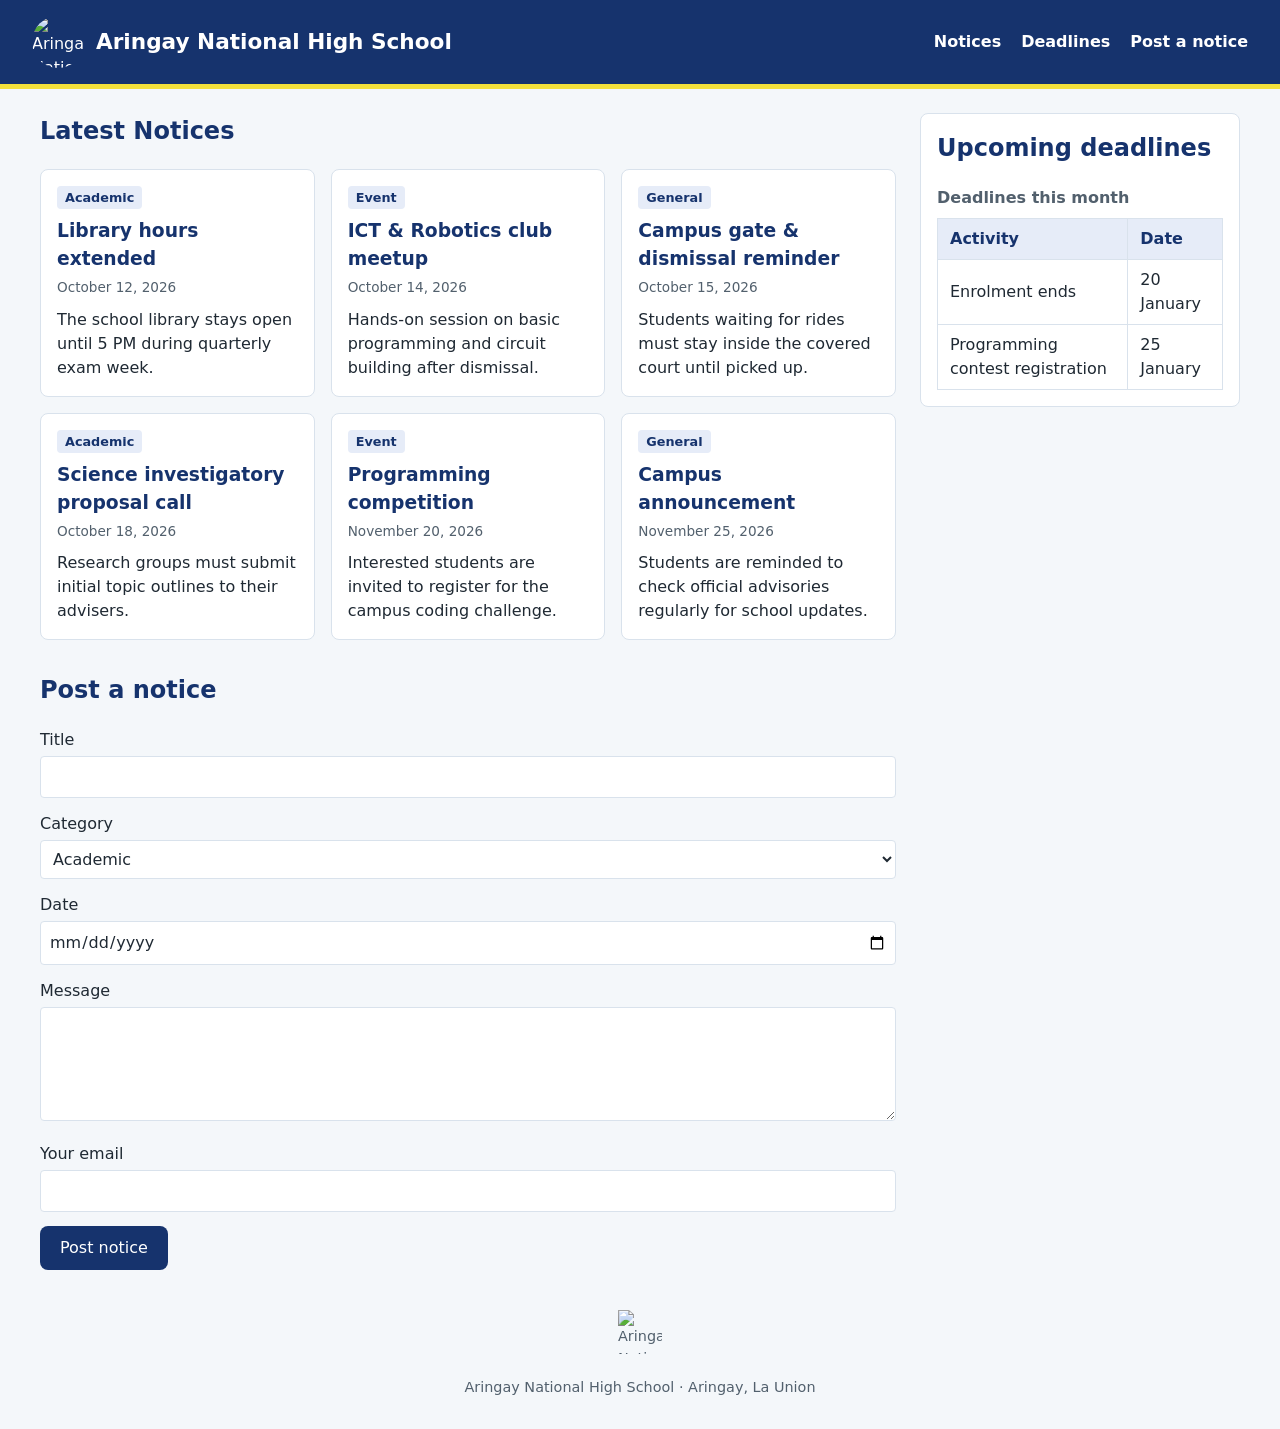
==== Week3/week3.html @ 589e1a22 "Add Week 3 submission and update index.html" ====
<!DOCTYPE html>
<html lang="en">
<head>
  <meta charset="utf-8">
  <meta name="viewport" content="width=device-width, initial-scale=1">
  <title>Aringay National High School</title>
  <link rel="stylesheet" href="styles.css">
</head>
<body>

  <header class="site-header">
    <div class="brand-left">
      <img src="logo.png" alt="Aringay National High School logo" class="school-logo">
      <h1>Aringay National High School</h1>
    </div>

    <nav class="header-nav" aria-label="Main">
      <ul>
        <li><a href="#notices">Notices</a></li>
        <li><a href="#deadlines">Deadlines</a></li>
        <li><a href="#submit">Post a notice</a></li>
      </ul>
    </nav>
  </header>

  <main>
    <section id="notices" aria-labelledby="notices-heading">
      <h2 id="notices-heading">Latest Notices</h2>

      <div class="notices">
        <article class="notice">
          <span class="tag">Academic</span>
          <h3>Library hours extended</h3>
          <p class="meta">
            <time datetime="2026-10-12">October 12, 2026</time>
          </p>
          <p>The school library stays open until 5 PM during quarterly exam week.</p>
        </article>

        <article class="notice">
          <span class="tag">Event</span>
          <h3>ICT &amp; Robotics club meetup</h3>
          <p class="meta">
            <time datetime="2026-10-14">October 14, 2026</time>
          </p>
          <p>Hands-on session on basic programming and circuit building after dismissal.</p>
        </article>

        <article class="notice">
          <span class="tag">General</span>
          <h3>Campus gate &amp; dismissal reminder</h3>
          <p class="meta">
            <time datetime="2026-10-15">October 15, 2026</time>
          </p>
          <p>Students waiting for rides must stay inside the covered court until picked up.</p>
        </article>

        <article class="notice">
          <span class="tag">Academic</span>
          <h3>Science investigatory proposal call</h3>
          <p class="meta">
            <time datetime="2026-10-18">October 18, 2026</time>
          </p>
          <p>Research groups must submit initial topic outlines to their advisers.</p>
        </article>

        <article class="notice">
          <span class="tag">Event</span>
          <h3>Programming competition</h3>
          <p class="meta">
            <time datetime="2026-11-20">November 20, 2026</time>
          </p>
          <p>Interested students are invited to register for the campus coding challenge.</p>
        </article>

        <article class="notice">
          <span class="tag">General</span>
          <h3>Campus announcement</h3>
          <p class="meta">
            <time datetime="2026-11-25">November 25, 2026</time>
          </p>
          <p>Students are reminded to check official advisories regularly for school updates.</p>
        </article>
      </div>
    </section>

    <section id="submit" aria-labelledby="submit-heading">
      <h2 id="submit-heading">Post a notice</h2>
      <form action="#" method="post">
        <div class="form-group">
          <label for="title">Title</label>
          <input type="text" id="title" name="title" required maxlength="100">
        </div>

        <div class="form-group">
          <label for="category">Category</label>
          <select id="category" name="category">
            <option value="academic">Academic</option>
            <option value="event">Event</option>
            <option value="general">General</option>
          </select>
        </div>

        <div class="form-group">
          <label for="date">Date</label>
          <input type="date" id="date" name="date">
        </div>

        <div class="form-group">
          <label for="message">Message</label>
          <textarea id="message" name="message" rows="4" required></textarea>
        </div>

        <div class="form-group">
          <label for="email">Your email</label>
          <input type="email" id="email" name="email" required>
        </div>

        <button type="submit">Post notice</button>
      </form>
    </section>
  </main>

  <aside class="side-panel" aria-label="Sidebar">
    <section id="deadlines" aria-labelledby="deadlines-heading">
      <h2 id="deadlines-heading">Upcoming deadlines</h2>
      <div class="table-wrap">
        <table>
          <caption>Deadlines this month</caption>
          <thead>
            <tr>
              <th scope="col">Activity</th>
              <th scope="col">Date</th>
            </tr>
          </thead>
          <tbody>
            <tr>
              <td>Enrolment ends</td>
              <td><time datetime="2026-01-20">20 January</time></td>
            </tr>
            <tr>
              <td>Programming contest registration</td>
              <td><time datetime="2026-01-25">25 January</time></td>
            </tr>
          </tbody>
        </table>
      </div>
    </section>
  </aside>

  <footer>
    <img src="logo.png" alt="Aringay National High School logo" class="footer-logo">
    <p>Aringay National High School · Aringay, La Union</p>
  </footer>

</body>
</html>
---- Week3/styles.css ----
:root {
  --brand: #16336d;        
  --brand-soft: #e6ecf8;
  --logo-yellow: #f3e03b;    
  --surface: #ffffff;
  --page: #f4f7fa;
  --text: #1f2933;
  --text-muted: #52606d;
  --border: #d9e2ec;
  --radius: 8px;
}

*,
*::before,
*::after {
  box-sizing: border-box;
}

body {
  font-family: system-ui, sans-serif;
  font-size: 1rem;
  line-height: 1.5;
  margin: 0;
  background: var(--page);
  color: var(--text);
  display: grid;
  gap: 24px;
  grid-template-columns: 1fr;
}

.site-header {
  background: var(--brand);
  color: #ffffff;
  padding: 16px 32px;
  border-bottom: 5px solid var(--logo-yellow);
  display: flex;
  flex-wrap: wrap;
  align-items: center;
  justify-content: space-between;
  gap: 12px 24px;
}

.brand-left {
  display: flex;
  align-items: center;
  gap: 12px;
}

.school-logo {
  width: 52px;
  height: 52px;
  object-fit: contain;
  border-radius: 50%;
}

.site-header h1 {
  margin: 0;
  font-size: 1.35rem;
  color: #ffffff;
}

.header-nav ul {
  display: flex;
  flex-wrap: wrap;
  align-items: center;
  gap: 8px 20px;
  list-style: none;
  margin: 0;
  padding: 0;
}

.header-nav a {
  color: #ffffff;
  font-weight: 600;
  text-decoration: none;
}

.header-nav a:hover,
.header-nav a:focus-visible {
  color: var(--logo-yellow);
  text-decoration: underline;
}


main,
.side-panel {
  width: 100%;
  padding: 0 16px;
}

main section {
  margin-bottom: 32px;
}

main section:last-child {
  margin-bottom: 0;
}

.side-panel section {
  background: var(--surface);
  border: 1px solid var(--border);
  border-radius: var(--radius);
  padding: 16px;
}

h2 {
  color: var(--brand);
  margin-top: 0;
}


.notices {
  display: grid;
  gap: 16px;
  grid-template-columns: 1fr;
}

.notice {
  background: var(--surface);
  border: 1px solid var(--border);
  border-radius: var(--radius);
  padding: 16px;
  display: flex;
  flex-direction: column;
  align-items: flex-start;
}

.tag {
  background: var(--brand-soft);
  color: var(--brand);
  border-radius: 4px;
  padding: 2px 8px;
  font-size: 0.8rem;
  font-weight: 600;
  margin-bottom: 8px;
}

.notice h3 {
  color: var(--brand);
  margin: 0 0 4px 0;
}

.meta {
  font-size: 0.85rem;
  color: var(--text-muted);
  margin: 0 0 10px 0;
}

.notice p:last-child {
  margin: 0;
}


.table-wrap {
  overflow-x: auto;
}

table {
  border-collapse: collapse;
  width: 100%;
  background: var(--surface);
}

caption {
  text-align: left;
  font-weight: 600;
  margin-bottom: 8px;
  color: var(--text-muted);
}

th,
td {
  border: 1px solid var(--border);
  padding: 8px 12px;
  text-align: left;
}

th {
  background: var(--brand-soft);
  color: var(--brand);
}


.form-group {
  margin-bottom: 14px;
}

label {
  display: block;
  font-weight: 500;
  margin-bottom: 4px;
}

input,
select,
textarea {
  width: 100%;
  padding: 8px;
  border: 1px solid var(--border);
  border-radius: 4px;
  font: inherit;
  background: var(--surface);
  color: var(--text);
}

input:focus,
select:focus,
textarea:focus {
  outline: 3px solid var(--brand);
  border-color: var(--brand);
}

button {
  background: var(--brand);
  color: #ffffff;
  border: 0;
  border-radius: var(--radius);
  padding: 10px 20px;
  font: inherit;
  font-weight: 500;
  cursor: pointer;
}

button:hover,
button:focus-visible {
  background: #0f2552;
}

img {
  max-width: 100%;
  height: auto;
}


footer {
  text-align: center;
  padding: 16px;
  color: var(--text-muted);
  font-size: 0.9rem;
  display: flex;
  flex-direction: column;
  align-items: center;
  gap: 8px;
}

.footer-logo {
  width: 44px;
  height: 44px;
  object-fit: contain;
}

@media (min-width: 600px) {
  .notices {
    grid-template-columns: repeat(2, 1fr);
  }
}

@media (min-width: 960px) {
  .notices {
    grid-template-columns: repeat(3, 1fr);
  }

  body {
    grid-template-columns: minmax(16px, 1fr) minmax(0, 880px) 320px minmax(16px, 1fr);
    grid-template-areas:
      "header header header header"
      ".      main   aside  ."
      "footer footer footer footer";
  }

  .site-header {
    grid-area: header;
  }

  main {
    grid-area: main;
    padding: 0;
  }

  .side-panel {
    grid-area: aside;
    padding: 0;
  }

  footer {
    grid-area: footer;
  }
}
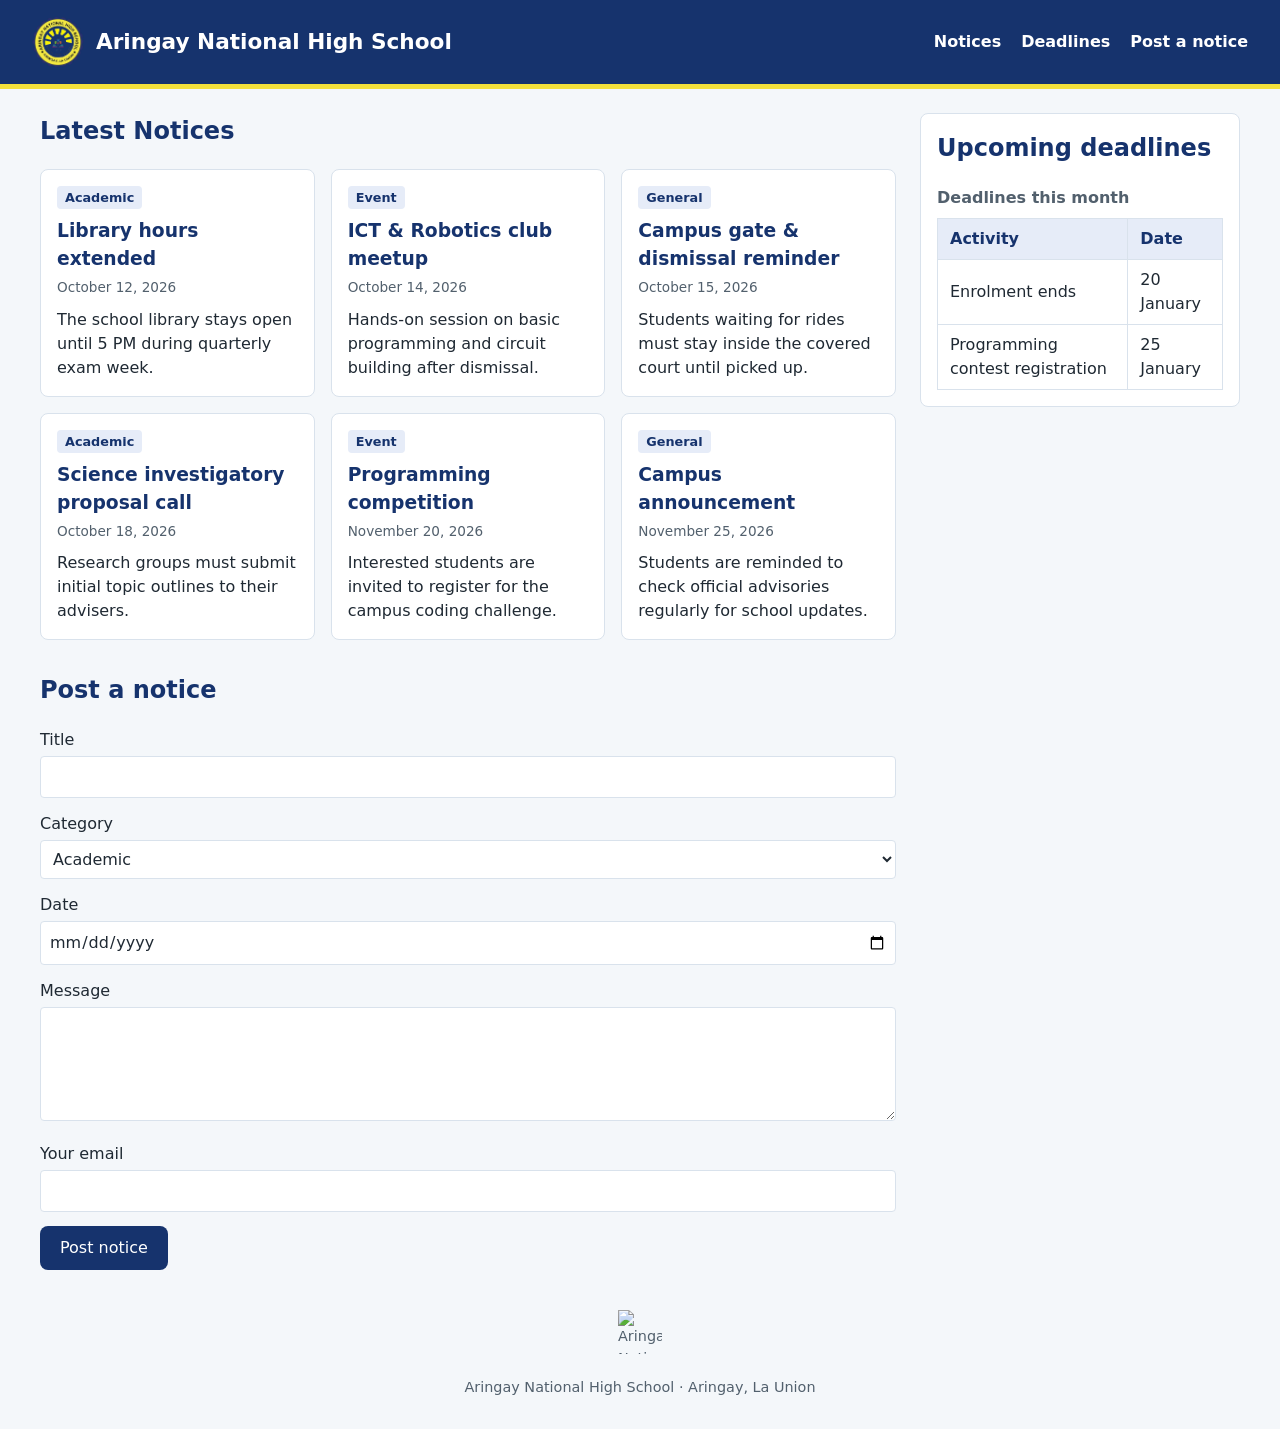
==== commit 51a475d3: "Add logo to Week 3 notices board" ====
--- a/Week3/week3.html
+++ b/Week3/week3.html
@@ -10,7 +10,7 @@
 
   <header class="site-header">
     <div class="brand-left">
-      <img src="logo.png" alt="Aringay National High School logo" class="school-logo">
+      <img src="ANHS.png" alt="Aringay National High School logo" class="school-logo">
       <h1>Aringay National High School</h1>
     </div>
 
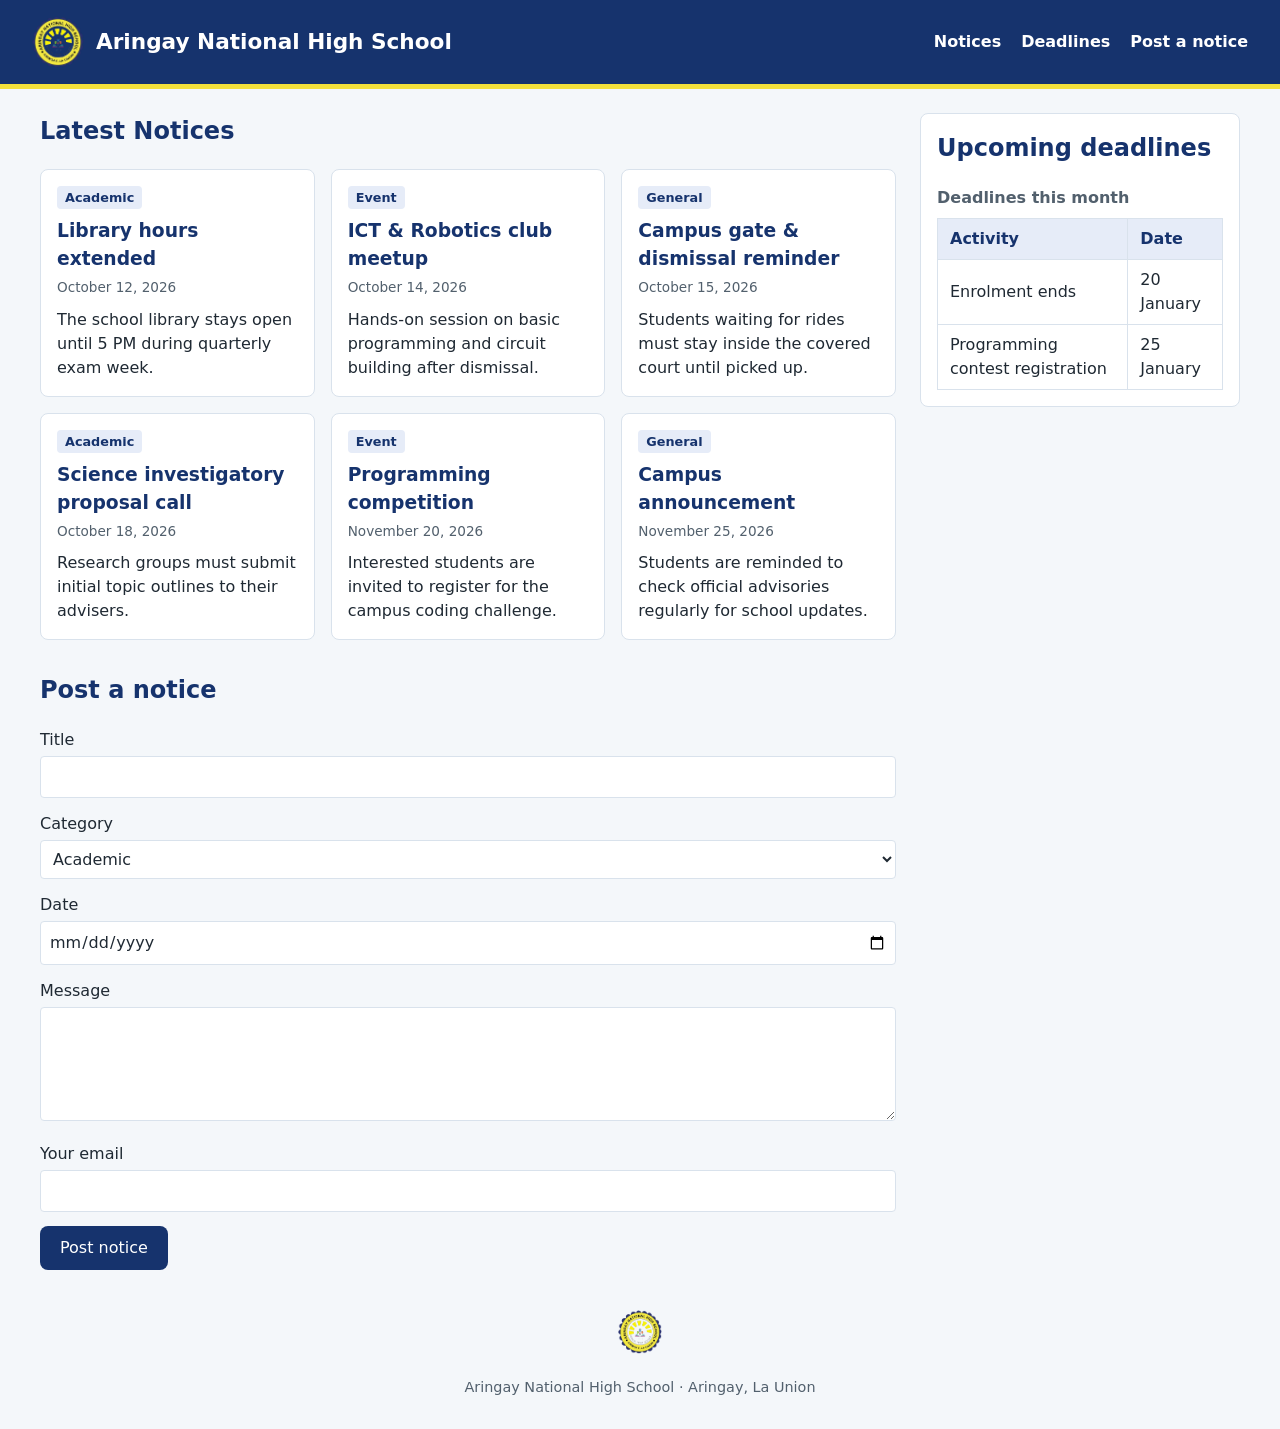
==== commit 6ccbc1c3: "Make the Campus Notices Board responsive with Flexbox and Grid" ====
--- a/Week3/week3.html
+++ b/Week3/week3.html
@@ -149,7 +149,7 @@
   </aside>
 
   <footer>
-    <img src="logo.png" alt="Aringay National High School logo" class="footer-logo">
+    <img src="ANHS.png" alt="Aringay National High School logo" class="footer-logo">
     <p>Aringay National High School · Aringay, La Union</p>
   </footer>
 
